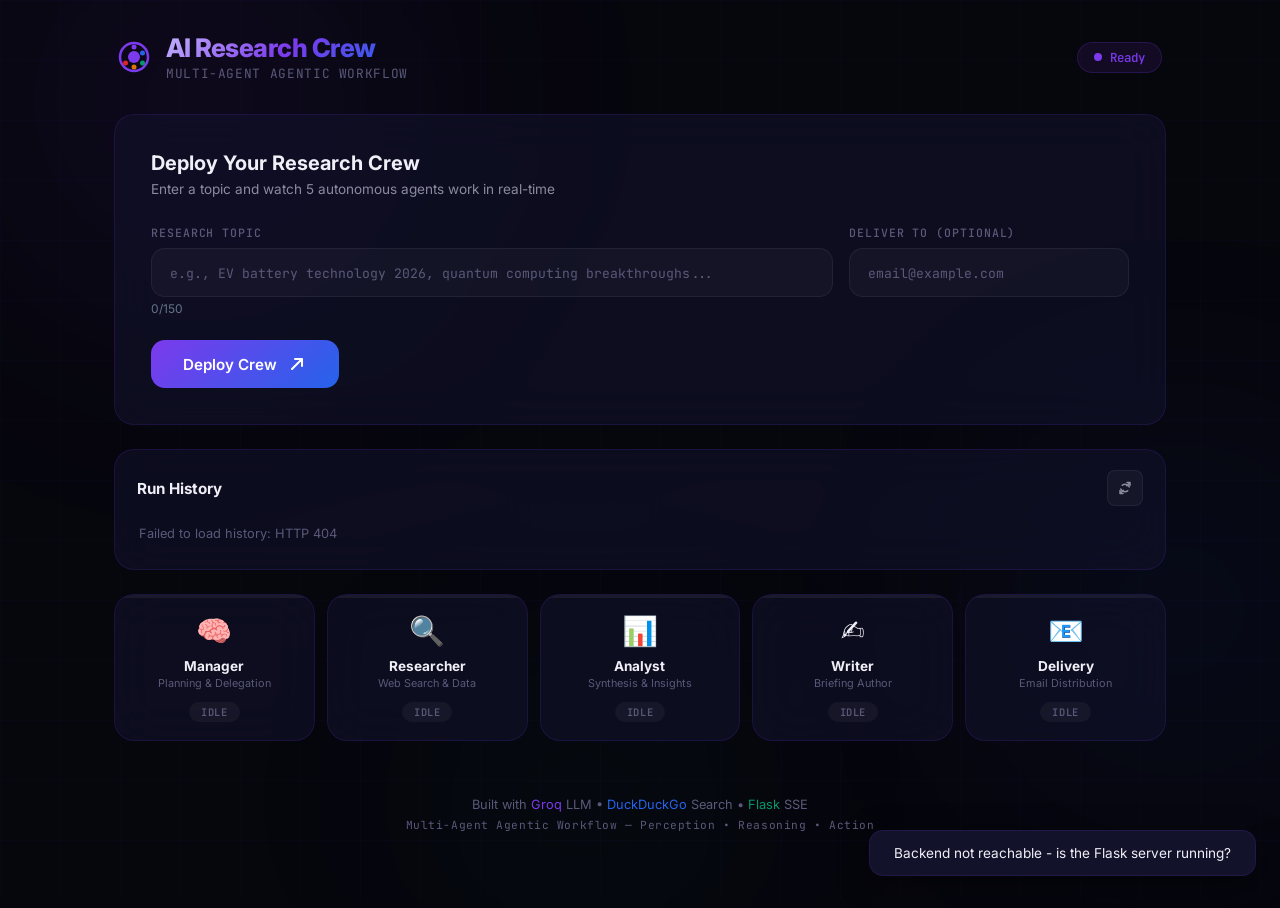
==== frontend/index.html @ 379072ae "Initial commit" ====
<!DOCTYPE html>
<html lang="en">
<head>
  <meta charset="UTF-8">
  <meta name="viewport" content="width=device-width, initial-scale=1.0">
  <title>AI Research Crew — Multi-Agent System</title>
  <meta name="description" content="Autonomous multi-agent AI system that researches, analyzes, writes, and delivers technical briefings in real-time.">
  <link rel="preconnect" href="https://fonts.googleapis.com">
  <link rel="preconnect" href="https://fonts.gstatic.com" crossorigin>
  <link href="https://fonts.googleapis.com/css2?family=JetBrains+Mono:wght@300;400;500;600;700&family=Inter:wght@300;400;500;600;700;800;900&display=swap" rel="stylesheet">
  <link rel="stylesheet" href="style.css">
</head>
<body>
  <!-- ── Animated Background ── -->
  <div class="bg-grid"></div>
  <div class="bg-glow bg-glow--1"></div>
  <div class="bg-glow bg-glow--2"></div>
  <div class="bg-glow bg-glow--3"></div>

  <!-- ── Main App ── -->
  <div id="app">
    <!-- ── Header ── -->
    <header class="header">
      <div class="header__brand">
        <div class="header__icon">
          <svg width="32" height="32" viewBox="0 0 32 32" fill="none">
            <circle cx="16" cy="16" r="14" stroke="url(#grad)" stroke-width="2.5"/>
            <circle cx="16" cy="16" r="6" fill="url(#grad)"/>
            <circle cx="16" cy="6" r="2.5" fill="#7c3aed"/>
            <circle cx="24.5" cy="12" r="2.5" fill="#2563eb"/>
            <circle cx="24.5" cy="22" r="2.5" fill="#059669"/>
            <circle cx="16" cy="26" r="2.5" fill="#d97706"/>
            <circle cx="7.5" cy="22" r="2.5" fill="#dc2626"/>
            <defs><linearGradient id="grad" x1="0" y1="0" x2="32" y2="32"><stop stop-color="#7c3aed"/><stop offset="1" stop-color="#2563eb"/></linearGradient></defs>
          </svg>
        </div>
        <div>
          <h1 class="header__title">AI Research Crew</h1>
          <p class="header__subtitle">Multi-Agent Agentic Workflow</p>
        </div>
      </div>
      <div class="header__badge" id="statusBadge">
        <span class="header__dot"></span>
        <span>Ready</span>
      </div>
    </header>

    <!-- ── Input Panel ── -->
    <section class="input-panel glass-card" id="inputPanel">
      <div class="input-panel__header">
        <h2 class="input-panel__title">Deploy Your Research Crew</h2>
        <p class="input-panel__desc">Enter a topic and watch 5 autonomous agents work in real-time</p>
      </div>
      <div class="input-panel__fields">
        <div class="input-group">
          <label class="input-label" for="topicInput">Research Topic</label>
          <input type="text" id="topicInput" class="input-field" 
                 placeholder="e.g., EV battery technology 2026, quantum computing breakthroughs..."
                 autocomplete="off" spellcheck="false" maxlength="150">
          <small id="charCount" style="color:#64748b; font-size:12px; margin-top:4px; display:block;">0/150</small>
        </div>
        <div class="input-group input-group--email">
          <label class="input-label" for="emailInput">Deliver To (optional)</label>
          <input type="email" id="emailInput" class="input-field input-field--sm" 
                 placeholder="email@example.com"
                 autocomplete="off">
        </div>
      </div>
      <button class="btn-deploy" id="deployBtn" onclick="startPipeline()">
        <span class="btn-deploy__text">Deploy Crew</span>
        <svg class="btn-deploy__arrow" width="20" height="20" viewBox="0 0 20 20" fill="none">
          <path d="M5 15L15 5M15 5H8M15 5V12" stroke="currentColor" stroke-width="2" stroke-linecap="round" stroke-linejoin="round"/>
        </svg>
      </button>
    </section>

    <!-- â”€â”€ Run History â”€â”€ -->
    <section class="history-panel glass-card" id="historyPanel">
      <div class="history-panel__header">
        <h2 class="history-panel__title">Run History</h2>
        <button class="btn-action" id="historyRefreshBtn" onclick="loadHistory()" title="Refresh history">
          <svg width="18" height="18" viewBox="0 0 18 18" fill="none">
            <path d="M14 6.5V3.5M14 3.5H11M14 3.5L10.8 6.7M4 11.5V14.5M4 14.5H7M4 14.5L7.2 11.3M6.2 6.3A4.5 4.5 0 0113.2 8M11.8 11.7A4.5 4.5 0 014.8 10" stroke="currentColor" stroke-width="1.5" stroke-linecap="round" stroke-linejoin="round"/>
          </svg>
        </button>
      </div>
      <div id="historyList" class="history-list">
        <div class="history-empty">No history yet. Run the crew to generate your first briefing.</div>
      </div>
    </section>

    <!-- ── Agent Status Cards ── -->
    <section class="agents-grid" id="agentsGrid">
      <div class="agent-card glass-card" data-agent="Manager">
        <div class="agent-card__indicator" style="--agent-color: #7c3aed"></div>
        <div class="agent-card__icon">🧠</div>
        <div class="agent-card__info">
          <h3 class="agent-card__name">Manager</h3>
          <p class="agent-card__role">Planning & Delegation</p>
        </div>
        <div class="agent-card__status agent-card__status--idle">idle</div>
      </div>
      <div class="agent-card glass-card" data-agent="Researcher">
        <div class="agent-card__indicator" style="--agent-color: #2563eb"></div>
        <div class="agent-card__icon">🔍</div>
        <div class="agent-card__info">
          <h3 class="agent-card__name">Researcher</h3>
          <p class="agent-card__role">Web Search & Data</p>
        </div>
        <div class="agent-card__status agent-card__status--idle">idle</div>
      </div>
      <div class="agent-card glass-card" data-agent="Analyst">
        <div class="agent-card__indicator" style="--agent-color: #059669"></div>
        <div class="agent-card__icon">📊</div>
        <div class="agent-card__info">
          <h3 class="agent-card__name">Analyst</h3>
          <p class="agent-card__role">Synthesis & Insights</p>
        </div>
        <div class="agent-card__status agent-card__status--idle">idle</div>
      </div>
      <div class="agent-card glass-card" data-agent="Writer">
        <div class="agent-card__indicator" style="--agent-color: #d97706"></div>
        <div class="agent-card__icon">✍️</div>
        <div class="agent-card__info">
          <h3 class="agent-card__name">Writer</h3>
          <p class="agent-card__role">Briefing Author</p>
        </div>
        <div class="agent-card__status agent-card__status--idle">idle</div>
      </div>
      <div class="agent-card glass-card" data-agent="Delivery">
        <div class="agent-card__indicator" style="--agent-color: #dc2626"></div>
        <div class="agent-card__icon">📧</div>
        <div class="agent-card__info">
          <h3 class="agent-card__name">Delivery</h3>
          <p class="agent-card__role">Email Distribution</p>
        </div>
        <div class="agent-card__status agent-card__status--idle">idle</div>
      </div>
    </section>

    <!-- ── Activity Feed ── -->
    <section class="activity-panel glass-card" id="activityPanel" style="display: none;">
      <div class="activity-panel__header">
        <h2 class="activity-panel__title">
          <span class="activity-panel__dot"></span>
          Activity Feed
        </h2>
        <span class="activity-panel__timer" id="timerDisplay">0.0s</span>
      </div>
      <div class="activity-feed" id="activityFeed">
        <!-- Log entries injected here -->
      </div>
    </section>

    <!-- ── Briefing Output ── -->
    <section class="briefing-panel glass-card" id="briefingPanel" style="display: none;">
      <div class="briefing-panel__header">
        <h2 class="briefing-panel__title">📄 Technical Briefing</h2>
        <div class="briefing-panel__actions">
          <button class="btn-action" onclick="downloadBriefing()" title="Download HTML">
            <svg width="18" height="18" viewBox="0 0 18 18" fill="none"><path d="M9 2v10m0 0l-3.5-3.5M9 12l3.5-3.5M3 14h12" stroke="currentColor" stroke-width="1.5" stroke-linecap="round" stroke-linejoin="round"/></svg>
          </button>
          <button class="btn-action" onclick="copyBriefing()" title="Copy HTML">
            <svg width="18" height="18" viewBox="0 0 18 18" fill="none"><rect x="5" y="5" width="10" height="10" rx="2" stroke="currentColor" stroke-width="1.5"/><path d="M3 11V4a2 2 0 012-2h7" stroke="currentColor" stroke-width="1.5" stroke-linecap="round"/></svg>
          </button>
        </div>
      </div>
      <iframe id="briefingFrame" class="briefing-frame" sandbox="allow-same-origin"></iframe>
    </section>

    <!-- ── Footer ── -->
    <footer class="footer">
      <p>Built with <span style="color:#7c3aed">Groq</span> LLM • <span style="color:#2563eb">DuckDuckGo</span> Search • <span style="color:#059669">Flask</span> SSE</p>
      <p class="footer__sub">Multi-Agent Agentic Workflow — Perception • Reasoning • Action</p>
    </footer>
  </div>

  <script src="script.js"></script>
</body>
</html>
---- frontend/style.css ----
/* ═══════════════════════════════════════════════════════════
   AI Research Crew — Premium Terminal UI
   Glassmorphism + Neon + Dark Mode
   ═══════════════════════════════════════════════════════════ */

/* ── Reset & Base ─────────────────────────────────────────── */

*, *::before, *::after {
  margin: 0;
  padding: 0;
  box-sizing: border-box;
}

:root {
  --bg-deep: #06060d;
  --bg-surface: #0c0c18;
  --bg-elevated: #12122a;
  --bg-card: rgba(17, 17, 42, 0.65);
  --border-glass: rgba(124, 58, 237, 0.15);
  --border-subtle: rgba(255, 255, 255, 0.06);
  --text-primary: #f0eef6;
  --text-secondary: #8b8aa0;
  --text-muted: #5a597a;
  --accent-purple: #7c3aed;
  --accent-blue: #2563eb;
  --accent-green: #059669;
  --accent-amber: #d97706;
  --accent-red: #dc2626;
  --glow-purple: rgba(124, 58, 237, 0.25);
  --glow-blue: rgba(37, 99, 235, 0.25);
  --radius-sm: 8px;
  --radius-md: 14px;
  --radius-lg: 20px;
  --radius-xl: 28px;
  --font-mono: 'JetBrains Mono', 'Fira Code', 'Cascadia Code', monospace;
  --font-sans: 'Inter', system-ui, -apple-system, sans-serif;
  --transition: 0.25s cubic-bezier(0.19, 1, 0.22, 1);
}

html {
  font-size: 16px;
  scroll-behavior: smooth;
}

body {
  background: var(--bg-deep);
  color: var(--text-primary);
  font-family: var(--font-sans);
  min-height: 100vh;
  overflow-x: hidden;
  -webkit-font-smoothing: antialiased;
  -moz-osx-font-smoothing: grayscale;
}

/* ── Animated Background ─────────────────────────────────── */

.bg-grid {
  position: fixed;
  inset: 0;
  background-image:
    linear-gradient(rgba(124, 58, 237, 0.03) 1px, transparent 1px),
    linear-gradient(90deg, rgba(124, 58, 237, 0.03) 1px, transparent 1px);
  background-size: 60px 60px;
  pointer-events: none;
  z-index: 0;
}

.bg-glow {
  position: fixed;
  border-radius: 50%;
  filter: blur(120px);
  pointer-events: none;
  z-index: 0;
  animation: glowDrift 20s ease-in-out infinite;
}

.bg-glow--1 {
  width: 600px;
  height: 600px;
  background: radial-gradient(circle, rgba(124, 58, 237, 0.12), transparent 70%);
  top: -200px;
  left: -100px;
}

.bg-glow--2 {
  width: 500px;
  height: 500px;
  background: radial-gradient(circle, rgba(37, 99, 235, 0.10), transparent 70%);
  top: 40%;
  right: -150px;
  animation-delay: -7s;
}

.bg-glow--3 {
  width: 400px;
  height: 400px;
  background: radial-gradient(circle, rgba(5, 150, 105, 0.08), transparent 70%);
  bottom: -100px;
  left: 30%;
  animation-delay: -14s;
}

@keyframes glowDrift {
  0%, 100% { transform: translate(0, 0) scale(1); }
  33% { transform: translate(30px, -20px) scale(1.05); }
  66% { transform: translate(-20px, 15px) scale(0.95); }
}

/* ── Layout ──────────────────────────────────────────────── */

#app {
  position: relative;
  z-index: 1;
  max-width: 1100px;
  margin: 0 auto;
  padding: 32px 24px 60px;
}

/* ── Glass Card ──────────────────────────────────────────── */

.glass-card {
  background: var(--bg-card);
  border: 1px solid var(--border-glass);
  border-radius: var(--radius-lg);
  backdrop-filter: blur(24px);
  -webkit-backdrop-filter: blur(24px);
  transition: border-color var(--transition), box-shadow var(--transition);
}

.glass-card:hover {
  border-color: rgba(124, 58, 237, 0.25);
}

/* ── Header ──────────────────────────────────────────────── */

.header {
  display: flex;
  align-items: center;
  justify-content: space-between;
  padding: 0 4px;
  margin-bottom: 32px;
}

.header__brand {
  display: flex;
  align-items: center;
  gap: 16px;
}

.header__icon {
  display: flex;
  align-items: center;
  animation: spin 20s linear infinite;
}

@keyframes spin {
  from { transform: rotate(0deg); }
  to { transform: rotate(360deg); }
}

.header__title {
  font-size: 1.6rem;
  font-weight: 800;
  background: linear-gradient(135deg, #c4b5fd, #7c3aed, #2563eb);
  -webkit-background-clip: text;
  -webkit-text-fill-color: transparent;
  background-clip: text;
  letter-spacing: -0.02em;
}

.header__subtitle {
  font-size: 0.8rem;
  color: var(--text-muted);
  font-family: var(--font-mono);
  letter-spacing: 0.05em;
  text-transform: uppercase;
  margin-top: 2px;
}

.header__badge {
  display: flex;
  align-items: center;
  gap: 8px;
  padding: 6px 16px;
  background: rgba(124, 58, 237, 0.1);
  border: 1px solid rgba(124, 58, 237, 0.2);
  border-radius: 100px;
  font-size: 0.78rem;
  font-family: var(--font-mono);
  font-weight: 500;
  color: var(--accent-purple);
  transition: all var(--transition);
}

.header__badge.running {
  background: rgba(37, 99, 235, 0.15);
  border-color: rgba(37, 99, 235, 0.3);
  color: var(--accent-blue);
}

.header__badge.complete {
  background: rgba(5, 150, 105, 0.15);
  border-color: rgba(5, 150, 105, 0.3);
  color: var(--accent-green);
}

.header__badge.error {
  background: rgba(220, 38, 38, 0.15);
  border-color: rgba(220, 38, 38, 0.3);
  color: var(--accent-red);
}

.header__dot {
  width: 8px;
  height: 8px;
  border-radius: 50%;
  background: currentColor;
  animation: pulse 2s ease-in-out infinite;
}

@keyframes pulse {
  0%, 100% { opacity: 1; transform: scale(1); }
  50% { opacity: 0.5; transform: scale(0.85); }
}

/* ── Input Panel ─────────────────────────────────────────── */

.input-panel {
  padding: 36px;
  margin-bottom: 24px;
}

.input-panel__header {
  margin-bottom: 28px;
}

.input-panel__title {
  font-size: 1.25rem;
  font-weight: 700;
  color: var(--text-primary);
  margin-bottom: 6px;
}

.input-panel__desc {
  font-size: 0.85rem;
  color: var(--text-secondary);
}

.input-panel__fields {
  display: flex;
  gap: 16px;
  margin-bottom: 24px;
}

.input-group {
  flex: 1;
}

.input-group--email {
  flex: 0 0 280px;
}

.input-label {
  display: block;
  font-size: 0.72rem;
  font-family: var(--font-mono);
  font-weight: 500;
  color: var(--text-muted);
  text-transform: uppercase;
  letter-spacing: 0.08em;
  margin-bottom: 8px;
}

.input-field {
  width: 100%;
  padding: 14px 18px;
  background: rgba(255, 255, 255, 0.03);
  border: 1px solid var(--border-subtle);
  border-radius: var(--radius-md);
  color: var(--text-primary);
  font-family: var(--font-mono);
  font-size: 0.9rem;
  outline: none;
  transition: all var(--transition);
}

.input-field::placeholder {
  color: var(--text-muted);
  font-size: 0.82rem;
}

.input-field:focus {
  border-color: var(--accent-purple);
  box-shadow: 0 0 0 3px var(--glow-purple), inset 0 0 20px rgba(124, 58, 237, 0.05);
  background: rgba(124, 58, 237, 0.03);
}

/* ── Deploy Button ───────────────────────────────────────── */

.btn-deploy {
  display: inline-flex;
  align-items: center;
  gap: 10px;
  padding: 14px 32px;
  background: linear-gradient(135deg, var(--accent-purple), var(--accent-blue));
  border: none;
  border-radius: var(--radius-md);
  color: #fff;
  font-family: var(--font-sans);
  font-size: 0.95rem;
  font-weight: 600;
  cursor: pointer;
  transition: all var(--transition);
  position: relative;
  overflow: hidden;
}

.btn-deploy::before {
  content: '';
  position: absolute;
  inset: 0;
  background: linear-gradient(135deg, transparent, rgba(255,255,255,0.1), transparent);
  transform: translateX(-100%);
  transition: transform 0.6s;
}

.btn-deploy:hover::before {
  transform: translateX(100%);
}

.btn-deploy:hover {
  transform: translateY(-2px);
  box-shadow: 0 8px 30px rgba(124, 58, 237, 0.35);
}

.btn-deploy:active {
  transform: translateY(0);
}

.btn-deploy:disabled {
  opacity: 0.5;
  cursor: not-allowed;
  transform: none;
}

.btn-deploy:disabled:hover {
  box-shadow: none;
}

.btn-deploy:disabled::before {
  display: none;
}

.btn-deploy__arrow {
  transition: transform var(--transition);
}

.btn-deploy:hover .btn-deploy__arrow {
  transform: translate(2px, -2px);
}

.btn-deploy.loading .btn-deploy__text::after {
  content: '';
  display: inline-block;
  width: 16px;
  height: 16px;
  border: 2px solid rgba(255,255,255,0.3);
  border-top-color: #fff;
  border-radius: 50%;
  margin-left: 10px;
  animation: spinBtn 0.7s linear infinite;
  vertical-align: middle;
}

@keyframes spinBtn {
  to { transform: rotate(360deg); }
}

/* ── Agent Status Cards ──────────────────────────────────── */

.agents-grid {
  display: grid;
  grid-template-columns: repeat(5, 1fr);
  gap: 12px;
  margin-bottom: 24px;
}

.agent-card {
  padding: 18px 16px;
  position: relative;
  overflow: hidden;
  text-align: center;
  transition: all var(--transition);
}

.agent-card__indicator {
  position: absolute;
  top: 0;
  left: 0;
  right: 0;
  height: 3px;
  background: var(--border-subtle);
  transition: all 0.4s ease;
}

.agent-card.working .agent-card__indicator {
  background: var(--agent-color);
  box-shadow: 0 0 15px var(--agent-color);
  animation: indicatorPulse 1.5s ease-in-out infinite;
}

.agent-card.done .agent-card__indicator {
  background: var(--accent-green);
  box-shadow: 0 0 10px rgba(5, 150, 105, 0.4);
}

@keyframes indicatorPulse {
  0%, 100% { opacity: 1; }
  50% { opacity: 0.5; }
}

.agent-card__icon {
  font-size: 1.8rem;
  margin-bottom: 10px;
  transition: transform var(--transition);
}

.agent-card.working .agent-card__icon {
  animation: iconBounce 1s ease-in-out infinite;
}

@keyframes iconBounce {
  0%, 100% { transform: translateY(0); }
  50% { transform: translateY(-4px); }
}

.agent-card__name {
  font-size: 0.85rem;
  font-weight: 700;
  color: var(--text-primary);
  margin-bottom: 2px;
}

.agent-card__role {
  font-size: 0.68rem;
  color: var(--text-muted);
  margin-bottom: 10px;
}

.agent-card__status {
  display: inline-block;
  padding: 3px 12px;
  border-radius: 100px;
  font-family: var(--font-mono);
  font-size: 0.65rem;
  font-weight: 600;
  text-transform: uppercase;
  letter-spacing: 0.06em;
}

.agent-card__status--idle {
  background: rgba(255, 255, 255, 0.04);
  color: var(--text-muted);
}

.agent-card__status--working {
  background: rgba(37, 99, 235, 0.15);
  color: var(--accent-blue);
  animation: statusPulse 1.5s ease-in-out infinite;
}

.agent-card__status--done {
  background: rgba(5, 150, 105, 0.15);
  color: var(--accent-green);
}

.agent-card__status--error {
  background: rgba(220, 38, 38, 0.15);
  color: var(--accent-red);
}

@keyframes statusPulse {
  0%, 100% { opacity: 1; }
  50% { opacity: 0.6; }
}

/* ── Activity Feed ───────────────────────────────────────── */

.activity-panel {
  padding: 24px;
  margin-bottom: 24px;
  animation: slideUp 0.4s ease-out;
}

@keyframes slideUp {
  from { opacity: 0; transform: translateY(20px); }
  to { opacity: 1; transform: translateY(0); }
}

.activity-panel__header {
  display: flex;
  align-items: center;
  justify-content: space-between;
  margin-bottom: 16px;
}

.activity-panel__title {
  font-size: 0.95rem;
  font-weight: 600;
  display: flex;
  align-items: center;
  gap: 10px;
}

.activity-panel__dot {
  width: 8px;
  height: 8px;
  border-radius: 50%;
  background: var(--accent-green);
  animation: pulse 1.5s ease-in-out infinite;
}

.activity-panel__timer {
  font-family: var(--font-mono);
  font-size: 0.82rem;
  color: var(--text-muted);
  font-weight: 500;
}

.activity-feed {
  max-height: 400px;
  overflow-y: auto;
  font-family: var(--font-mono);
  font-size: 0.78rem;
  line-height: 1.7;
  scrollbar-width: thin;
  scrollbar-color: rgba(124, 58, 237, 0.3) transparent;
}

.activity-feed::-webkit-scrollbar {
  width: 6px;
}

.activity-feed::-webkit-scrollbar-track {
  background: transparent;
}

.activity-feed::-webkit-scrollbar-thumb {
  background: rgba(124, 58, 237, 0.3);
  border-radius: 10px;
}

.log-entry {
  padding: 4px 0;
  display: flex;
  gap: 12px;
  animation: logFadeIn 0.3s ease-out;
  border-bottom: 1px solid rgba(255, 255, 255, 0.02);
}

@keyframes logFadeIn {
  from { opacity: 0; transform: translateX(-10px); }
  to { opacity: 1; transform: translateX(0); }
}

.log-entry__time {
  color: var(--text-muted);
  flex-shrink: 0;
  min-width: 65px;
}

.log-entry__agent {
  font-weight: 600;
  flex-shrink: 0;
  min-width: 90px;
}

.log-entry__msg {
  color: var(--text-secondary);
  word-break: break-word;
}

/* ── Briefing Panel ──────────────────────────────────────── */

.briefing-panel {
  padding: 24px;
  margin-bottom: 24px;
  animation: slideUp 0.5s ease-out;
}

.briefing-panel__header {
  display: flex;
  align-items: center;
  justify-content: space-between;
  margin-bottom: 16px;
}

.briefing-panel__title {
  font-size: 1rem;
  font-weight: 700;
}

.briefing-panel__actions {
  display: flex;
  gap: 8px;
}

.btn-action {
  display: flex;
  align-items: center;
  justify-content: center;
  width: 36px;
  height: 36px;
  background: rgba(255, 255, 255, 0.04);
  border: 1px solid var(--border-subtle);
  border-radius: var(--radius-sm);
  color: var(--text-secondary);
  cursor: pointer;
  transition: all var(--transition);
}

.btn-action:hover {
  background: rgba(124, 58, 237, 0.15);
  border-color: var(--accent-purple);
  color: var(--accent-purple);
}

.briefing-frame {
  width: 100%;
  height: 600px;
  border: 1px solid var(--border-subtle);
  border-radius: var(--radius-md);
  background: #0f172a;
}

/* History Panel */
.history-panel {
  padding: 20px 22px;
  margin-bottom: 24px;
}

.history-panel__header {
  display: flex;
  align-items: center;
  justify-content: space-between;
  margin-bottom: 12px;
}

.history-panel__title {
  font-size: 0.95rem;
  font-weight: 700;
}

.history-list {
  display: flex;
  flex-direction: column;
  gap: 10px;
  max-height: 280px;
  overflow-y: auto;
  padding-right: 4px;
}

.history-empty {
  color: var(--text-muted);
  font-size: 0.8rem;
  padding: 8px 2px;
}

.history-item {
  display: flex;
  align-items: center;
  justify-content: space-between;
  gap: 12px;
  padding: 10px 12px;
  border: 1px solid var(--border-subtle);
  border-radius: 12px;
  background: rgba(255, 255, 255, 0.02);
}

.history-item--active {
  border-color: rgba(124, 58, 237, 0.45);
  box-shadow: 0 0 0 1px rgba(124, 58, 237, 0.2);
}

.history-item__main {
  min-width: 0;
  flex: 1;
}

.history-item__topic {
  font-size: 0.82rem;
  font-weight: 600;
  color: var(--text-primary);
  white-space: nowrap;
  text-overflow: ellipsis;
  overflow: hidden;
}

.history-item__meta {
  display: flex;
  flex-wrap: wrap;
  gap: 10px;
  margin-top: 5px;
  color: var(--text-muted);
  font-size: 0.7rem;
  font-family: var(--font-mono);
}

.history-item__delivery {
  margin-top: 6px;
  color: var(--text-secondary);
  font-size: 0.72rem;
}

.history-pill {
  border-radius: 999px;
  padding: 2px 8px;
  border: 1px solid transparent;
}

.history-pill--ok {
  background: rgba(5, 150, 105, 0.16);
  color: #34d399;
  border-color: rgba(5, 150, 105, 0.25);
}

.history-pill--idle {
  background: rgba(59, 130, 246, 0.14);
  color: #60a5fa;
  border-color: rgba(59, 130, 246, 0.25);
}

.history-item__open {
  flex-shrink: 0;
}

/* ── Footer ──────────────────────────────────────────────── */

.footer {
  text-align: center;
  padding: 32px 0 16px;
  font-size: 0.8rem;
  color: var(--text-muted);
}

.footer__sub {
  font-family: var(--font-mono);
  font-size: 0.7rem;
  margin-top: 6px;
  letter-spacing: 0.05em;
}

/* ── Toast Notification ──────────────────────────────────── */

.toast {
  position: fixed;
  bottom: 24px;
  right: 24px;
  padding: 14px 24px;
  background: var(--bg-elevated);
  border: 1px solid var(--border-glass);
  border-radius: var(--radius-md);
  color: var(--text-primary);
  font-size: 0.85rem;
  backdrop-filter: blur(16px);
  z-index: 1000;
  animation: toastIn 0.4s ease-out;
  box-shadow: 0 8px 32px rgba(0, 0, 0, 0.4);
}

@keyframes toastIn {
  from { opacity: 0; transform: translateY(20px) scale(0.95); }
  to { opacity: 1; transform: translateY(0) scale(1); }
}

.toast.hiding {
  animation: toastOut 0.3s ease-in forwards;
}

@keyframes toastOut {
  to { opacity: 0; transform: translateY(10px) scale(0.95); }
}

/* ── Responsive ──────────────────────────────────────────── */

@media (max-width: 900px) {
  .agents-grid {
    grid-template-columns: repeat(3, 1fr);
  }
  .input-panel__fields {
    flex-direction: column;
  }
  .input-group--email {
    flex: 1;
  }
}

@media (max-width: 600px) {
  #app {
    padding: 20px 16px 40px;
  }
  .header__title {
    font-size: 1.2rem;
  }
  .agents-grid {
    grid-template-columns: repeat(2, 1fr);
  }
  .input-panel {
    padding: 24px 20px;
  }
  .briefing-frame {
    height: 450px;
  }
  .history-item {
    flex-direction: column;
    align-items: flex-start;
  }
  .history-item__open {
    align-self: flex-end;
  }
}
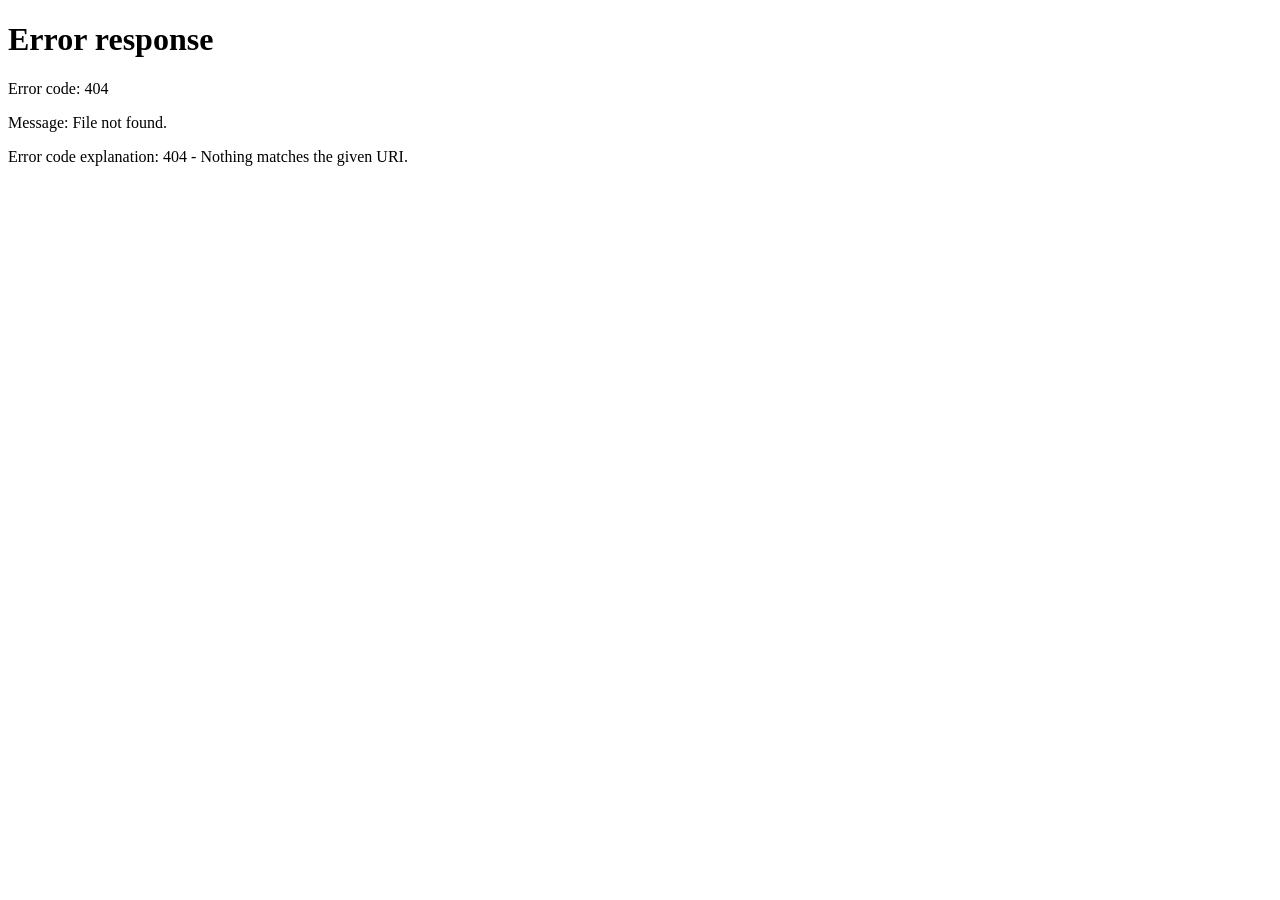
==== commit c7caf6c8: "Sync local project with latest development version" ====
--- a/frontend/index.html
+++ b/frontend/index.html
@@ -9,6 +9,15 @@
   <link rel="preconnect" href="https://fonts.gstatic.com" crossorigin>
   <link href="https://fonts.googleapis.com/css2?family=JetBrains+Mono:wght@300;400;500;600;700&family=Inter:wght@300;400;500;600;700;800;900&display=swap" rel="stylesheet">
   <link rel="stylesheet" href="style.css">
+  <script>
+    // ── Auth Guard: redirect to login if no token ──────────
+    (function() {
+      const token = localStorage.getItem('access_token');
+      if (!token) {
+        window.location.href = '/login';
+      }
+    })();
+  </script>
 </head>
 <body>
   <!-- ── Animated Background ── -->
@@ -43,6 +52,21 @@
         <span class="header__dot"></span>
         <span>Ready</span>
       </div>
+      <div class="user-profile" id="userProfile" style="display: flex; align-items: center; gap: 10px; margin-left: auto;">
+        <span id="displayName" style="font-size: 0.85rem; font-weight: 500; color: #94a3b8;">User</span>
+        <button id="logoutBtn" onclick="doLogout()" style="
+          background: rgba(239, 68, 68, 0.1);
+          border: 1px solid rgba(239, 68, 68, 0.3);
+          color: #ef4444;
+          padding: 6px 16px;
+          border-radius: 8px;
+          cursor: pointer;
+          font-size: 0.8rem;
+          font-weight: 500;
+          font-family: inherit;
+          transition: background 0.2s;
+        " onmouseover="this.style.background='rgba(239,68,68,0.2)'" onmouseout="this.style.background='rgba(239,68,68,0.1)'">Sign Out</button>
+      </div>
     </header>
 
     <!-- ── Input Panel ── -->
